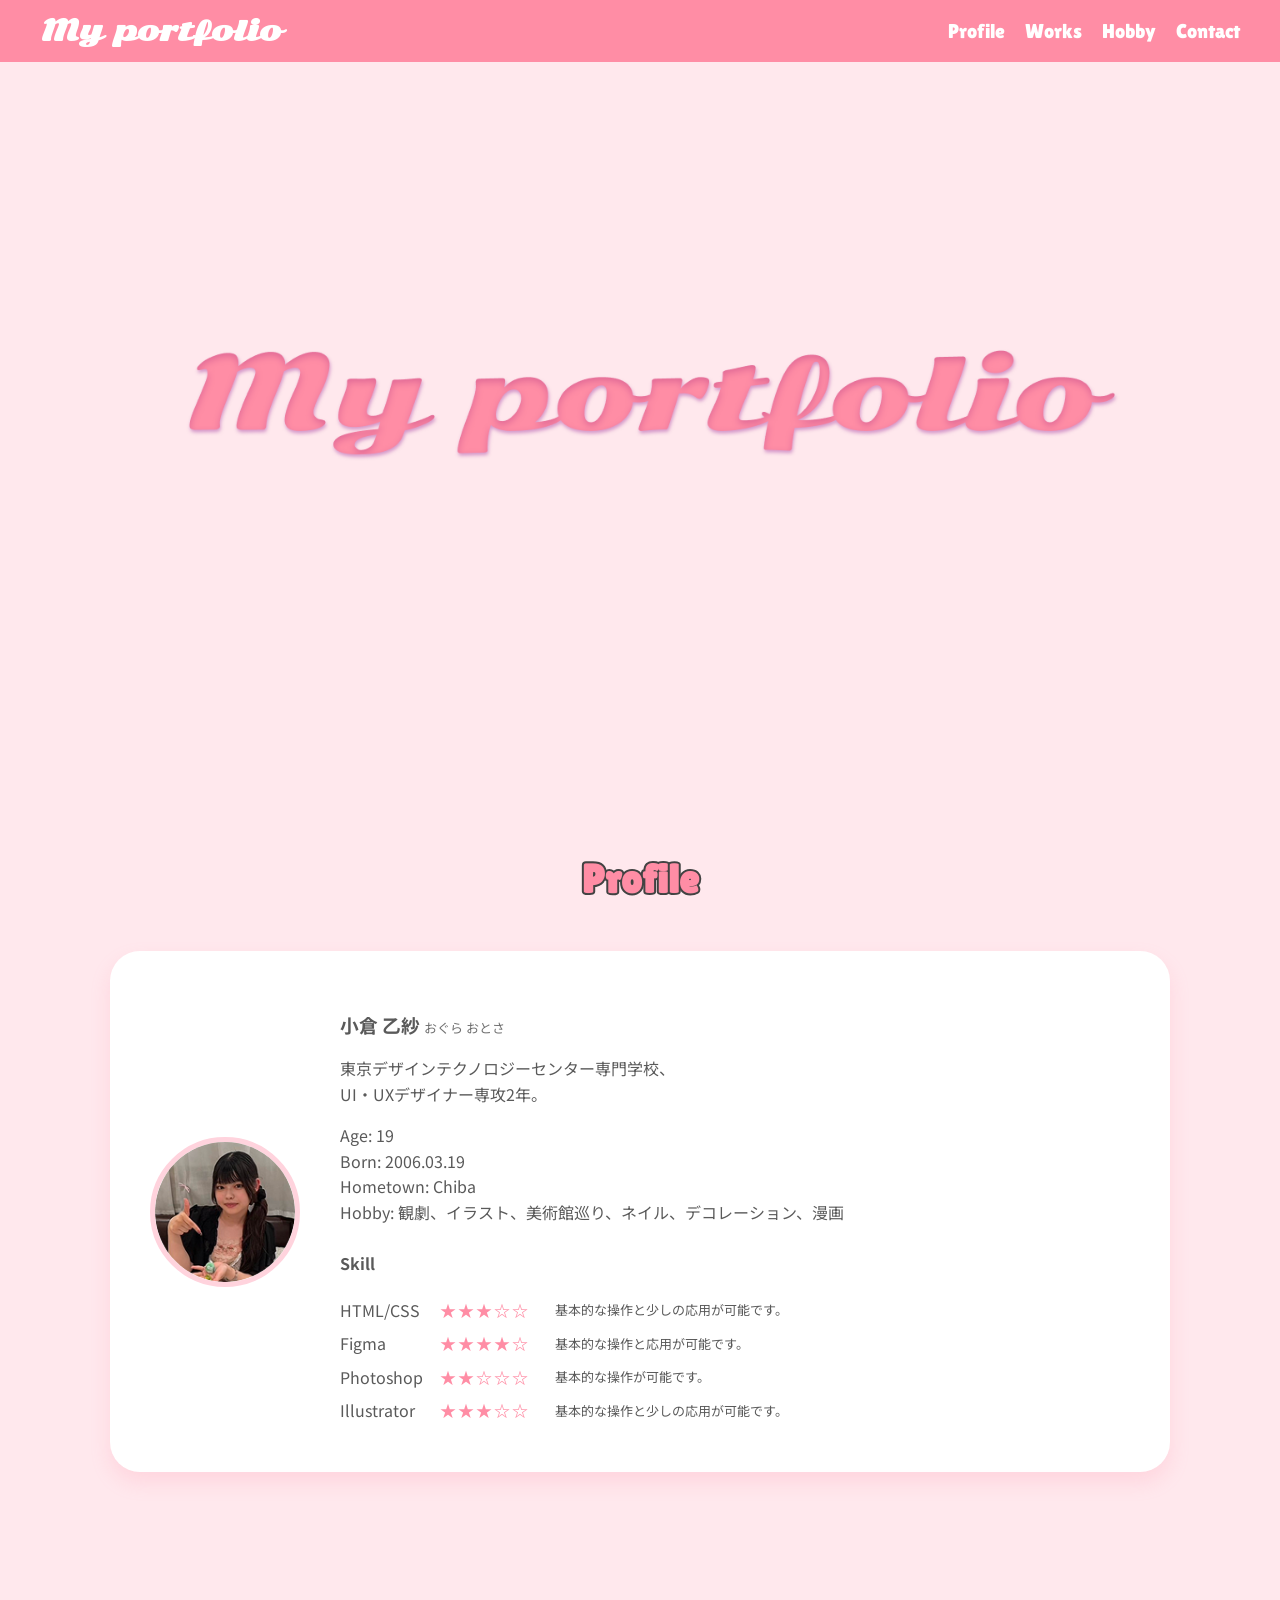
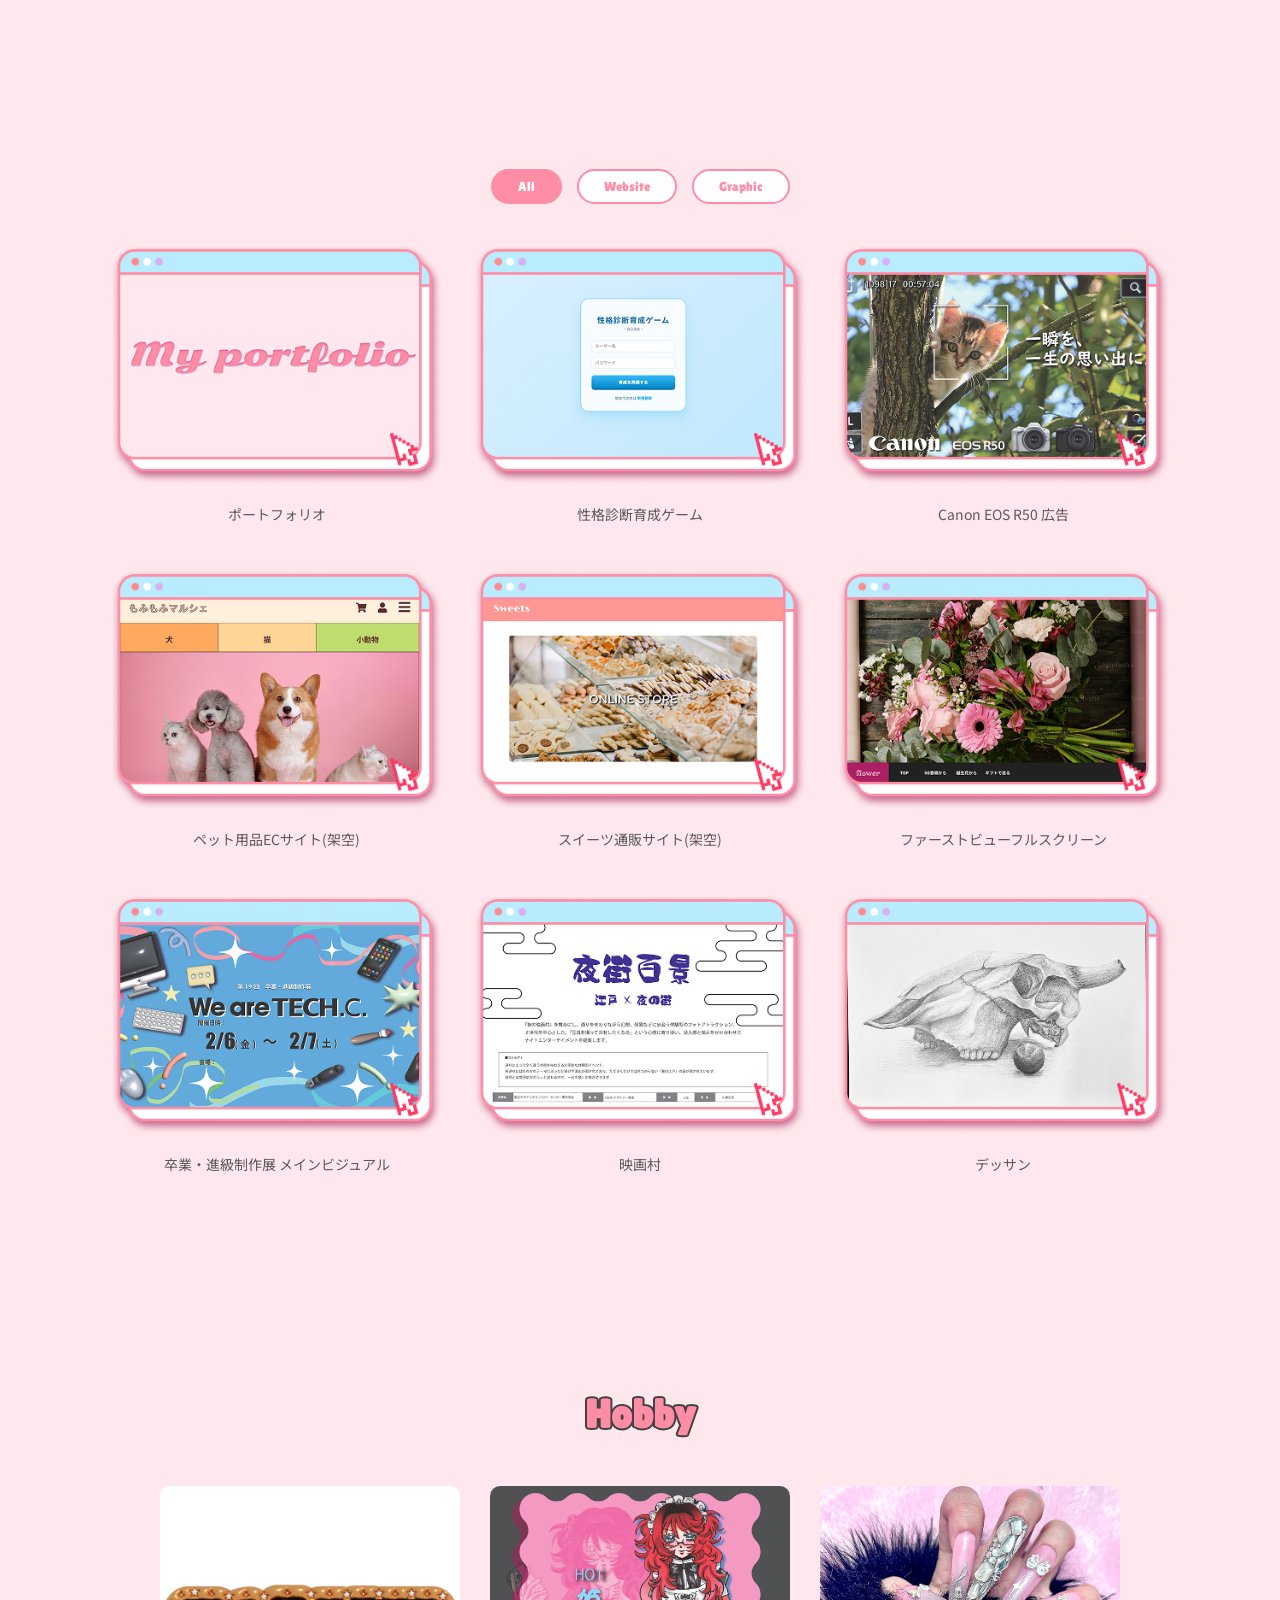
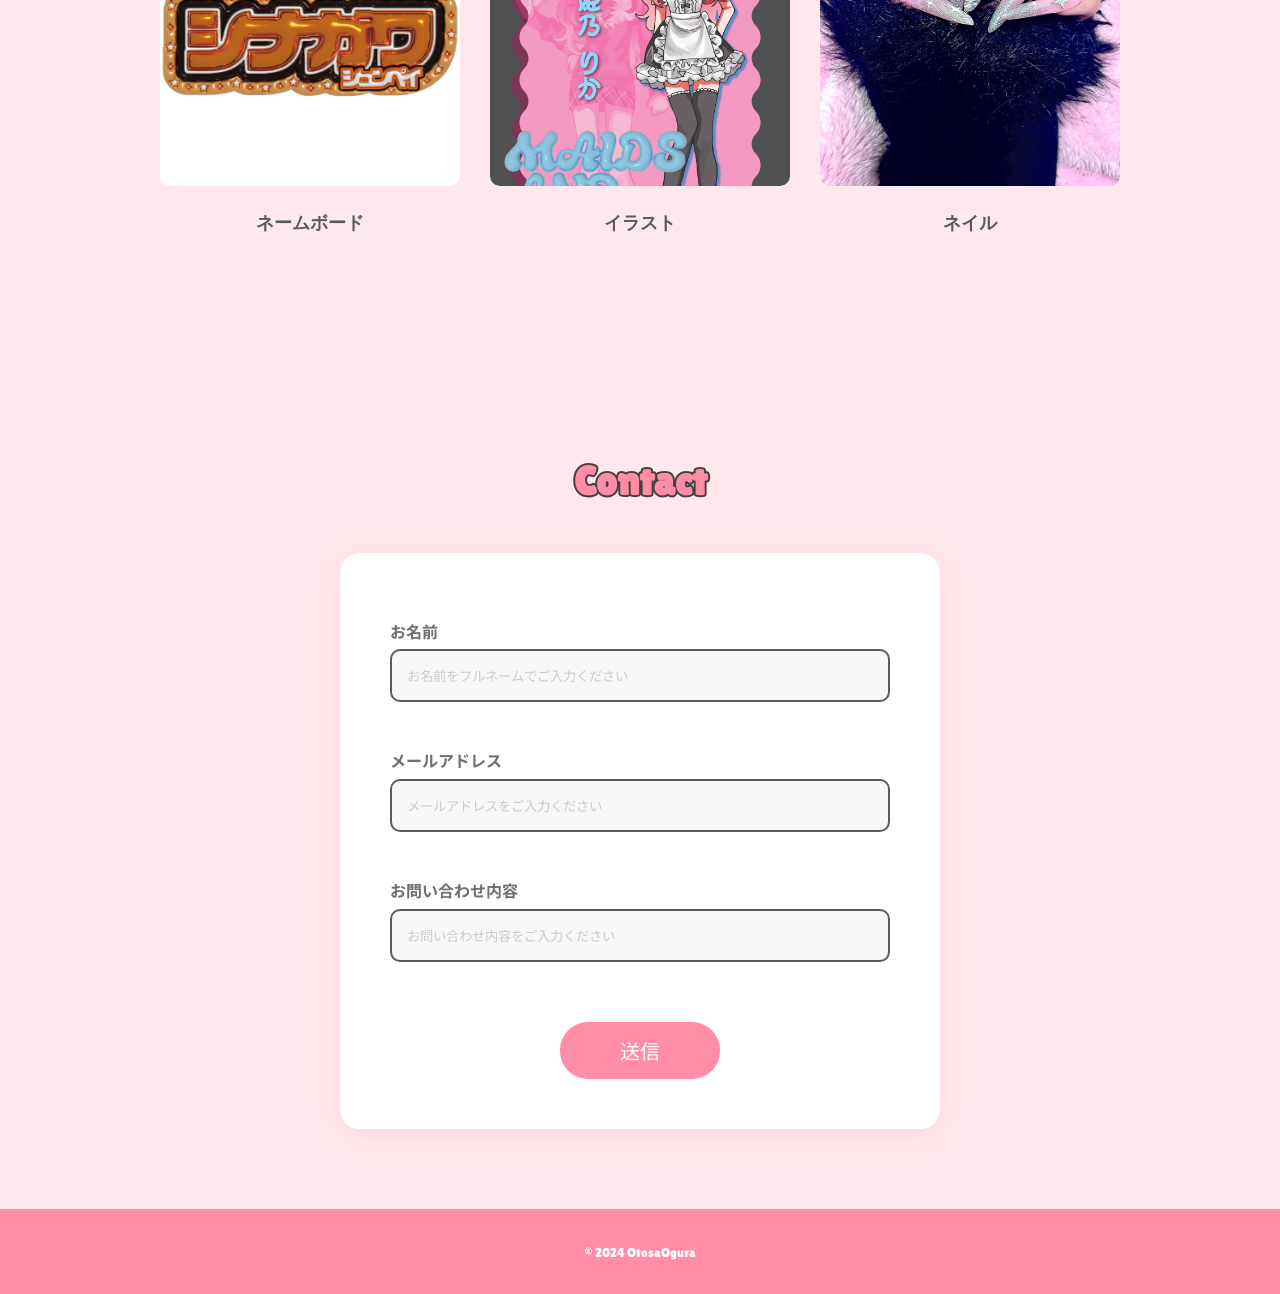
==== index.html @ 970851b1 "Add files via upload" ====
<!DOCTYPE html>
<html lang="ja">
<head>
    <meta charset="UTF-8">
    <meta name="viewport" content="width=device-width, initial-scale=1.0">
    <title>My Portfolio | Otosa Ogura</title>
    
    <link rel="preconnect" href="https://fonts.googleapis.com">
    <link rel="preconnect" href="https://fonts.gstatic.com" crossorigin>
    <link href="https://fonts.googleapis.com/css2?family=Lilita+One&family=Sonsie+One&family=Noto+Sans+JP:wght@400;700&display=swap" rel="stylesheet">
    
    <link href="https://unpkg.com/aos@2.3.1/dist/aos.css" rel="stylesheet">
    
    <link rel="stylesheet" href="style.css">
</head>
<body>
    <header>
        <h1 class="header-logo">My portfolio</h1>
        <nav>
            <ul>
                <li><a href="#profile">Profile</a></li>
                <li><a href="#works">Works</a></li>
                <li><a href="#hobby">Hobby</a></li>
                <li><a href="#contact">Contact</a></li>
            </ul>
        </nav>
    </header>

    <main>
        <section class="hero">
            <img class="main-visual" src="img/logo.png" alt="My portfolio">
        </section>

<section id="profile" class="container" data-aos="fade-up">
    <h2 class="section-title">Profile</h2>
    <div class="card profile-card">
        <div class="profile-inner">
            <img src="img/profile.png" alt="小倉 乙紗" class="profile-img-circle">
            <div class="profile-text">
<div class="profile-text">
    <h3>小倉 乙紗 <span class="ruby">おぐら おとさ</span></h3>
    <p>東京デザインテクノロジーセンター専門学校、<br>UI・UXデザイナー専攻2年。</p>
                <p>
                   Age: 19<br>
                   Born: 2006.03.19<br>
                   Hometown: Chiba<br>
                   Hobby: 観劇、イラスト、美術館巡り、ネイル、デコレーション、漫画
                </p>
                
<div class="skill-list">
    <h4>Skill</h4>
    
    <div class="skill-item">
        <p class="skill-name">HTML/CSS</p>
        <span class="stars">★★★☆☆</span>
        <span class="skill-desc">基本的な操作と少しの応用が可能です。</span>
    </div>

    <div class="skill-item">
        <p class="skill-name">Figma</p>
        <span class="stars">★★★★☆</span>
        <span class="skill-desc">基本的な操作と応用が可能です。</span>
    </div>

    <div class="skill-item">
        <p class="skill-name">Photoshop</p>
        <span class="stars">★★☆☆☆</span>
        <span class="skill-desc">基本的な操作が可能です。</span>
    </div>

    <div class="skill-item">
        <p class="skill-name">Illustrator</p>
        <span class="stars">★★★☆☆</span>
        <span class="skill-desc">基本的な操作と少しの応用が可能です。</span>
    </div>
</div>
            </div>
        </div>
    </div>
</section>

<section id="works" class="container">
    <h2 class="section-title" data-aos="fade-up">Works</h2>
    
    <div class="filter-container" data-aos="fade-up">
        <button class="filter-btn active" data-filter="all">All</button>
        <button class="filter-btn" data-filter="website">Website</button>
        <button class="filter-btn" data-filter="graphic">Graphic</button>
    </div>

    <div class="grid-layout" id="works-grid">
        <div class="work-item" data-category="website" data-aos="fade-up" data-aos-delay="100">
            <a href="work-portfolio.html">
                <img src="img/portfolio.png" alt="ポートフォリオ">
                <p>ポートフォリオ</p>
            </a>
        </div>
        <div class="work-item" data-category="website" data-aos="fade-up" data-aos-delay="300">
            <a href="work-seikaku.html">
                <img src="img/seikakusindan.png" alt="性格診断育成ゲーム">
                <p>性格診断育成ゲーム</p>
            </a>
        </div>
        <div class="work-item" data-category="graphic" data-aos="fade-up" data-aos-delay="300">
            <a href="work-canon.html">
                <img src="img/canon.png" alt="Canon EOS R50 広告">
                <p>Canon EOS R50 広告</p>
            </a>
        </div>
        <div class="work-item" data-category="website" data-aos="fade-up" data-aos-delay="200">
            <a href="work-pet.html">
                <img src="img/petEC.png" alt="ペット用品ECサイト">
                <p>ペット用品ECサイト(架空)</p>
            </a>
        </div>
        <div class="work-item" data-category="website" data-aos="fade-up" data-aos-delay="100">
            <a href="work-sweets.html">
                <img src="img/seet.png" alt="スイーツ通販サイト">
                <p>スイーツ通販サイト(架空)</p>
            </a>
        </div>
        <div class="work-item" data-category="website" data-aos="fade-up" data-aos-delay="200">
            <a href="work-firstview.html">
                <img src="img/FirstViewFullScreen.png" alt="ファーストビューフルスクリーン">
                <p>ファーストビューフルスクリーン</p>
            </a>
        </div>

        <div class="work-item" data-category="graphic" data-aos="fade-up" data-aos-delay="100">
            <a href="work-visual.html">
                <img src="img/main-visual.png" alt="メインビジュアル">
                <p>卒業・進級制作展 メインビジュアル</p>
            </a>
        </div>
        <div class="work-item" data-category="graphic" data-aos="fade-up" data-aos-delay="300">
            <a href="work-eigamura.html">
                <img src="img/eigamura.png" alt="映画村">
                <p>映画村</p>
            </a>
        </div>
        <div class="work-item" data-category="graphic" data-aos="fade-up" data-aos-delay="200">
            <a href="work-dessan.html">
                <img src="img/dessan.png" alt="デッサン">
                <p>デッサン</p>
            </a>
        </div>
    </div>
</section>

        <section id="hobby" class="container">
            <h2 class="section-title" data-aos="fade-up">Hobby</h2>
            <div class="hobby-grid">
                <div class="hobby-item" data-aos="fade-up" data-aos-delay="100">
                    <img src="img/nameboard.png" alt="ネームボード">
                    <h3>ネームボード</h3>
                </div>
                <div class="hobby-item" data-aos="fade-up" data-aos-delay="200">
                    <img src="img/mdpn-rk.png" alt="イラスト">
                    <h3>イラスト</h3>
                </div>
                <div class="hobby-item" data-aos="fade-up" data-aos-delay="300">
                    <img src="img/neiru.png" alt="ネイル">
                    <h3>ネイル</h3>
                </div>
            </div>
        </section>

        <div id="contact" class="container" data-aos="fade-up">
            <h2 class="section-title">Contact</h2>
            <form name="contact" method="POST" data-netlify="true" class="original-form">
                <label id="user-name" class="form-item">
                    <p class="form-heasing">お名前</p>
                    <input type="text" name="name" placeholder="お名前をフルネームでご入力ください" required>
                </label>
                <label id="user-email" class="form-item">
                    <p class="form-heasing">メールアドレス</p>
                    <input type="email" name="mail" placeholder="メールアドレスをご入力ください" required>
                </label>
                <label id="contact-content" class="form-item">
                    <p class="form-heasing">お問い合わせ内容</p>
                    <input type="text" name="message" placeholder="お問い合わせ内容をご入力ください" required>
                </label>
                <div class="btn-area">
                    <button type="submit" id="btn_confirm" class="btn">送信</button>
                </div>
            </form>
        </div>
    </main>

    <footer>
        <small class="copyright">&copy; 2024 OtosaOgura</small>
    </footer>

    <script src="https://unpkg.com/aos@2.3.1/dist/aos.js"></script>
<script>
    // AOSの初期化設定を修正
    AOS.init({
        duration: 1000,
        once: false,    // ここを false に変更（スクロールのたびに実行）
        offset: 150,    // 少し早めにアニメーションを開始するように調整
        easing: 'ease-out-back',
        mirror: true    // スクロールで戻ったとき（上に戻る時）もアニメーションさせる設定
    });

    // タブ切り替え後のリセット
    const filterButtons = document.querySelectorAll('.filter-btn');
    const workItems = document.querySelectorAll('.work-item');
    filterButtons.forEach(button => {
        button.addEventListener('click', () => {
            filterButtons.forEach(btn => btn.classList.remove('active'));
            button.classList.add('active');
            const filterValue = button.getAttribute('data-filter');
            workItems.forEach(item => {
                if (filterValue === 'all' || item.getAttribute('data-category') === filterValue) {
                    item.style.display = 'block';
                } else {
                    item.style.display = 'none';
                }
            });
            // フィルタリング後にアニメーションの状態を更新
            AOS.refresh();
        });
    });
</script>
</body>
</html>
---- style.css ----
@charset "UTF-8";

/* --- Base & Fonts --- */
* { box-sizing: border-box; }

body {
    margin: 0;
    background-color: #FFE8ED;
    color: #5a5a5a;
    font-family: "Lilita One", sans-serif; /* タイトルやナビ用基本フォント */
    line-height: 1.6;
}

/* --- Header --- */
header {
    background-color: #FF8DA5;
    color: #fff;
    display: flex;
    justify-content: space-between;
    align-items: center;
    padding: 10px 40px;
    position: fixed;
    top: 0;
    width: 100%;
    z-index: 1000;
}

.header-logo {
    font-family: "Sonsie One", serif; /* ロゴ専用フォント */
    font-size: 26px;
    margin: 0;
}

nav a { color: #fff; text-decoration: none; font-size: 20px; }
nav ul { display: flex; gap: 20px; list-style: none; margin: 0; padding: 0; }

/* --- Hero --- */
.hero { margin-top: 60px; text-align: center; }
.main-visual { width: 100%; max-width: 1200px; height: auto; }

/* --- Container --- */
.container { padding: 80px 20px; max-width: 1100px; margin: 0 auto; }
.section-title {
    color: #FF8DA5;
    font-size: 40px;
    text-align: center;
    margin-bottom: 40px;

    /* 1. 縁取りの太さを指定（外側に出したい分の2倍の太さを指定するのがコツです） */
    -webkit-text-stroke-width: 4px; 
    -webkit-text-stroke-color: #434343;

    /* 2. 描画順序を変更：先に線を引いて、その上から文字を塗りつぶす */
    paint-order: stroke fill; 
    
    /* 念のため古いブラウザ向けの影も追加しておくと、より滑らかになります */
    text-shadow: 
        1px 1px 0 #434343, -1px -1px 0 #434343,
        -1px 1px 0 #434343, 1px -1px 0 #434343;
}
/* --- Profile: 150x150 & 丸 & 日本語フォント --- */
.profile-img-circle {
    width: 150px;
    height: 150px;
    border-radius: 50%;
    object-fit: cover;
    border: 5px solid #FFD3DD;
}

.profile-text {
    font-family: "Noto Sans JP", sans-serif; /* 本文用日本語フォント */
}

.profile-inner { display: flex; align-items: center; gap: 40px; }
.card { background: #fff; border-radius: 30px; padding: 40px; box-shadow: 0 10px 20px rgba(255, 141, 165, 0.2); }

/* --- Profile: 名前とふりがなのスタイル --- */
.profile-text h3 {
    margin-bottom: 10px;
    align-items: baseline; /* 名前とふりがなの下のラインを揃える */
    gap: 15px; /* 名前とふりがなの間の余白 */
}

.ruby {
    font-size: 13px; /* ふりがなを少し小さく */
    font-weight: normal;
    color: #707070; /* ふりがなは少し落ち着いた色に */
}

/* 以前のスキルなどのCSSに続く... */
/* --- Works: 浮遊のみ（影なし） --- */
.grid-layout { display: grid; grid-template-columns: repeat(3, 1fr); gap: 30px; }

.work-item img {
    width: 100%;
    border-radius: 10px;
    transition: transform 0.3s ease;
}

.work-item:hover img {
    transform: translateY(-12px); /* 浮き上がる効果のみ */
}

.work-item p { text-align: center; margin-top: 10px; font-size: 14px; 
    font-family: "Noto Sans JP", sans-serif;
}

.filter-container { display: flex; justify-content: center; gap: 15px; margin-bottom: 40px; }
.filter-btn {
    background-color: #fff; border: 2px solid #FF8DA5; color: #FF8DA5;
    padding: 8px 25px; border-radius: 20px; cursor: pointer; font-family: inherit;
}
.filter-btn.active, .filter-btn:hover { background-color: #FF8DA5; color: #fff; }

/* --- Hobby: 350x350 統一 --- */
.hobby-grid {
    display: flex;
    justify-content: center;
    gap: 30px;
    flex-wrap: wrap;
}

.hobby-item img {
    width: 300px;
    height: 300px;
    object-fit: cover;
    border-radius: 10px;
    transition: transform 0.3s ease;
}

.hobby-item:hover img { transform: translateY(-12px); }
.hobby-item h3 { text-align: center; margin-top: 15px; font-size: 18px; }

/* --- Skill List: 星の右に説明を配置 --- */
.skill-list {
    margin-top: 25px;
    font-family: "Noto Sans JP", sans-serif;
}



.skill-item {
    display: flex;
    align-items: center; /* 縦方向の真ん中揃え */
    margin-bottom: 8px;
    white-space: nowrap; /* テキストを勝手に改行させない */
}

.skill-name {
    margin: 0;
    width: 100px; /* スキル名の幅を固定して星の開始位置を揃える */
    flex-shrink: 0;
}

.stars {
    color: #FF8DA5;
    letter-spacing: 2px;
    font-weight: bold;
    width: 110px; /* 星の幅を固定して、その後のテキスト開始位置を揃える */
    flex-shrink: 0;
}

.skill-desc {
    font-size: 13px;
    color: #5a5a5a;
    margin-left: 5px; /* 星との微調整用 */
}

/* スマホ等で画面が狭い場合の対応 */
@media (max-width: 650px) {
    .skill-item {
        flex-wrap: wrap; /* 画面幅が足りない時は説明文を下に送る */
        white-space: normal;
    }
    .skill-desc {
        width: 100%;
        margin-left: 0;
        margin-top: 2px;
    }
}

/* --- Contact & Footer --- */
/* --- Contact: 背景を白、入力欄をグレーに変更 --- */
.original-form {
    display: flex;
    flex-direction: column;
    gap: 15px;
    max-width: 600px;
    margin: 0 auto;
    background: #ffffff;      /* 背景を白に変更 */
    padding: 50px;
    border-radius: 20px;
    box-shadow: 0px 5px 25px rgba(255, 141, 165, 0.2); /* 影を柔らかいピンクに変更 */
    font-family: "Noto Sans JP", sans-serif;
}

.form-heasing {
    font-weight: bold;
    margin-bottom: 5px;
    color: #707070;           /* ラベルの色を調整 */
}

/* --- Contact フォーム内の文字色修正 --- */
.original-form input, .original-form textarea {
    width: 100%;
    background: #f8f8f8;    
    color: #5a5a5a;           
    border: 2px solid #5a5a5a;
    border-radius: 10px;      /* 角を少し丸く */
    padding: 15px;
    margin-bottom: 15px;
    font-family: "Noto Sans JP", sans-serif;
    outline: none;
}

/* プレースホルダ（入力前のヒント文字）の色 */
.original-form ::placeholder {
    color: #ccc;
}

/* 入力中（フォーカス時）のスタイル */
.original-form input:focus, .original-form textarea:focus {
    border-color: #434343; /* クリックした時は枠線を濃くして分かりやすく */
}

/* プレースホルダー（入力ヒント）の色を薄いグレーに */
.original-form input::placeholder {
    color: #cccccc;
}

/* 送信ボタン */
.btn-area {
    text-align: center;
    margin-top: 30px;
}

.btn { 
    padding: 14px 60px;
    background: #FF8DA5;
    color: #fff;
    border: none; 
    border-radius: 28px;
    font-size: 20px;
    cursor: pointer;
    font-family:  "Noto Sans JP", sans-serif;
    transition: background-color 0.3s;
}

.btn:hover {
    background: #ff7491; /* ホバー時に少し濃く */
}

.btn-area { text-align: center; margin-top: 30px; }
.btn { 
    padding: 14px 60px; background: #FF8DA5; color: #fff; border: none; 
    border-radius: 28px; font-size: 20px; cursor: pointer; font-family: "Noto Sans JP", sans-serif;
}

footer { background: #FF8DA5; color: #fff; text-align: center; padding: 30px; }

/* Responsive */
@media (max-width: 768px) {
    .grid-layout { grid-template-columns: 1fr; }
    .profile-inner { flex-direction: column; text-align: center; }
    .hobby-item img { width: 100%; height: auto; max-width: 350px; }
}

/* ページ全体のスクロールをなめらかにする（戻るボタン用） */
html {
    scroll-behavior: smooth;
}

/* Works内のリンク装飾をリセット */
.work-item a {
    text-decoration: none; /* 下線を消す */
    color: inherit;        /* 文字色を親要素(5a5a5a)に合わせる */
    display: block;        /* クリック範囲を広げる */
}

/* ホバー時の挙動を調整（画像だけでなく全体が浮くようにする場合） */
.work-item:hover {
    cursor: pointer;
}

.work-item a:hover img {
    transform: translateY(-12px);
}

/* --- スマートフォン・タブレット対応 (最大 768px) --- */
@media (max-width: 768px) {
    /* ヘッダー: ロゴとメニューを上下に分けるか、余白を詰める */
    header {
        padding: 10px 20px;
    }
    .header-logo {
        font-size: 20px;
    }
    nav a {
        font-size: 16px;
    }

    /* コンテナの余白を狭くする */
    .container {
        padding: 60px 15px;
    }

    /* プロフィール: 画像とテキストを縦並びに */
    .profile-inner {
        flex-direction: column;
        text-align: center;
        gap: 20px;
    }
    .profile-text h3 {
        justify-content: center; /* 名前を中央に */
        flex-wrap: wrap;
    }

    /* スキル: 1行に収まらない場合は縦に並べる */
    .skill-item {
        flex-wrap: wrap;
        justify-content: center;
        margin-bottom: 15px;
        border-bottom: 1px dashed #FFD3DD;
        padding-bottom: 10px;
    }
    .skill-name, .stars {
        width: 100%;
        text-align: center;
    }
    .skill-desc {
        margin-left: 0;
        margin-top: 5px;
    }

    /* Works: 3列から1列（または2列）に */
    .grid-layout {
        grid-template-columns: 1fr; /* 1列にする */
        gap: 20px;
    }

    /* Hobby: 画像を画面幅に合わせる */
    .hobby-item img {
        width: 100%; /* 350px固定を解除 */
        height: auto;
        aspect-ratio: 1 / 1; /* 正方形を維持 */
    }

    /* 詳細ページのテーブル: 項目名と内容を縦並びに */
    .info-table th, .info-table td {
        display: block;
        width: 100%;
        border-bottom: none;
        padding: 5px 10px;
    }
    .info-table th {
        color: #FF8DA5;
        font-weight: bold;
        padding-top: 15px;
    }
    .info-table td {
        border-bottom: 1px solid #FFE8ED;
        padding-bottom: 15px;
    }

    /* フォーム: パディングを調整 */
    .original-form {
        padding: 30px 20px;
    }
}

/* --- 小さなスマホ用 (最大 480px) --- */
@media (max-width: 480px) {
    .section-title {
        font-size: 30px; /* タイトルを少し小さく */
        -webkit-text-stroke-width: 2px; /* 縁取りも細くして読みやすく */
    }
    .btn {
        width: 100%; /* ボタンを横幅いっぱいに */
        padding: 12px 0;
    }
}
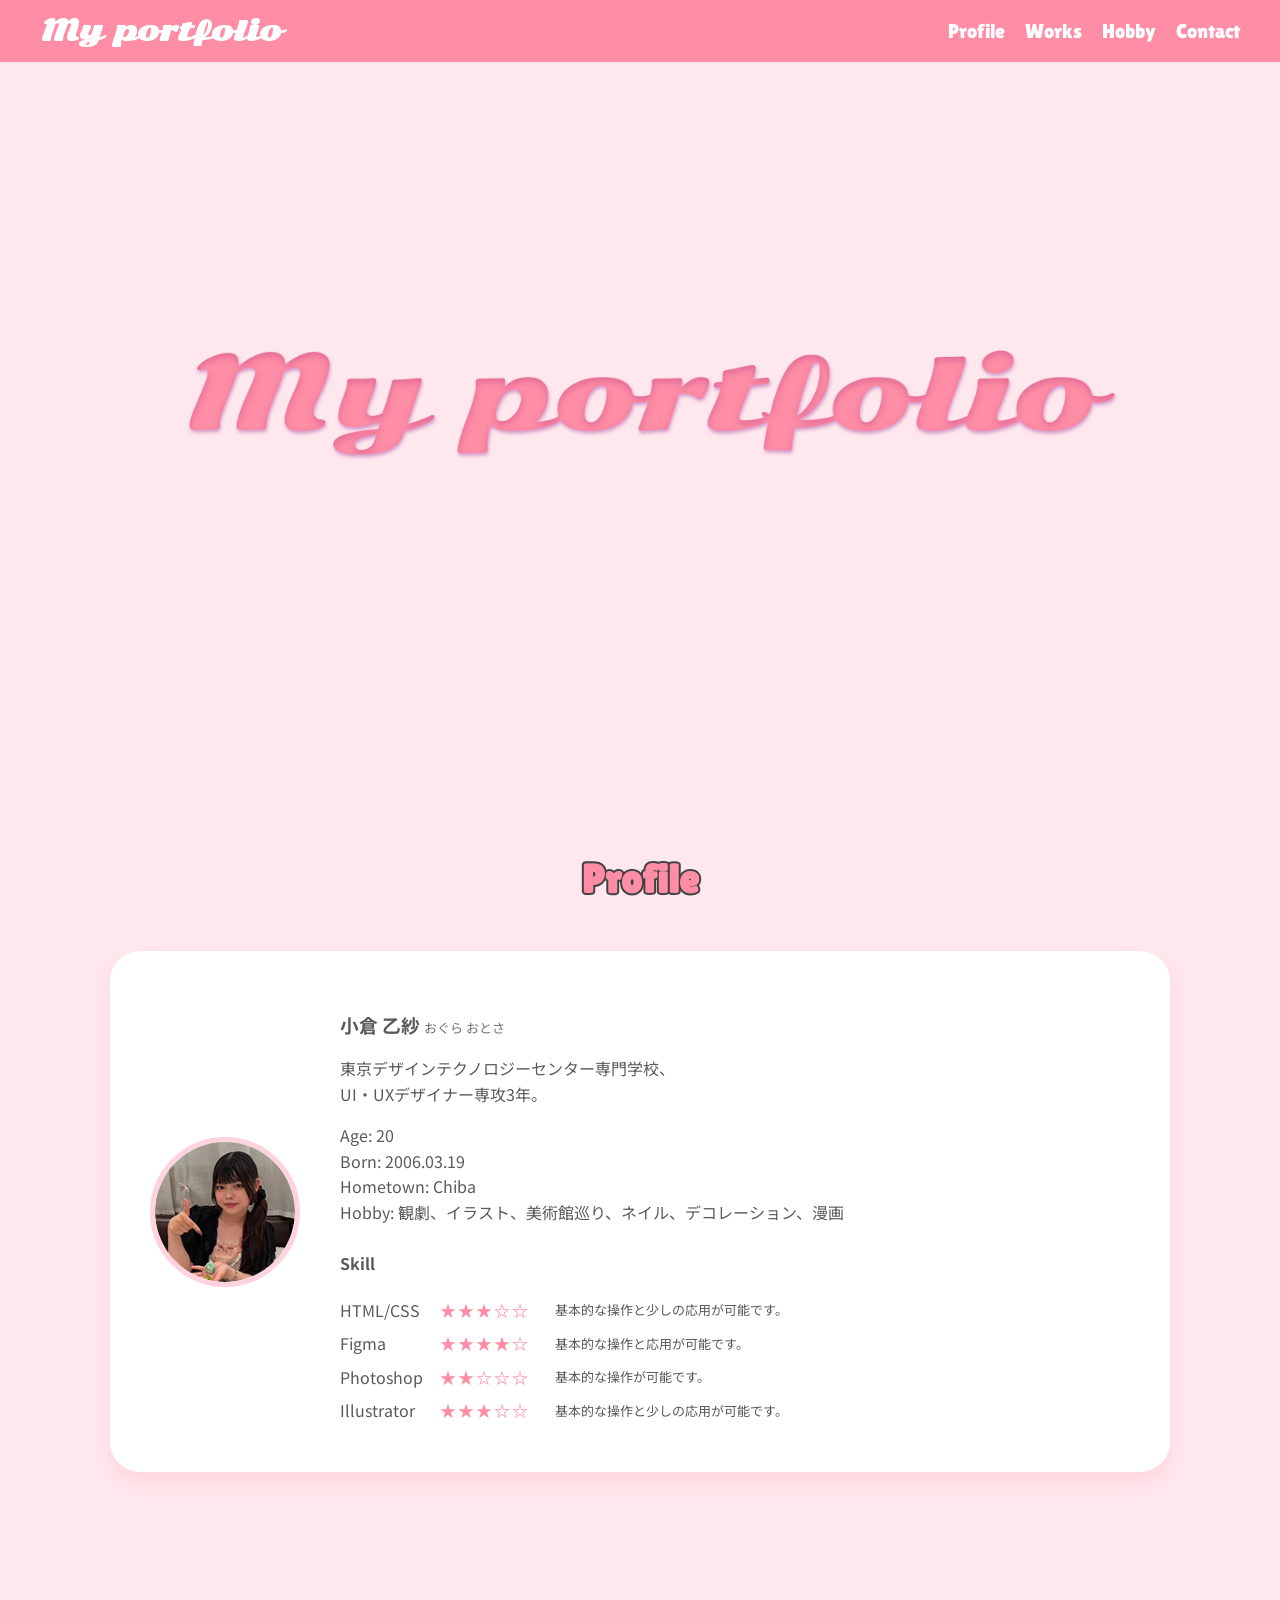
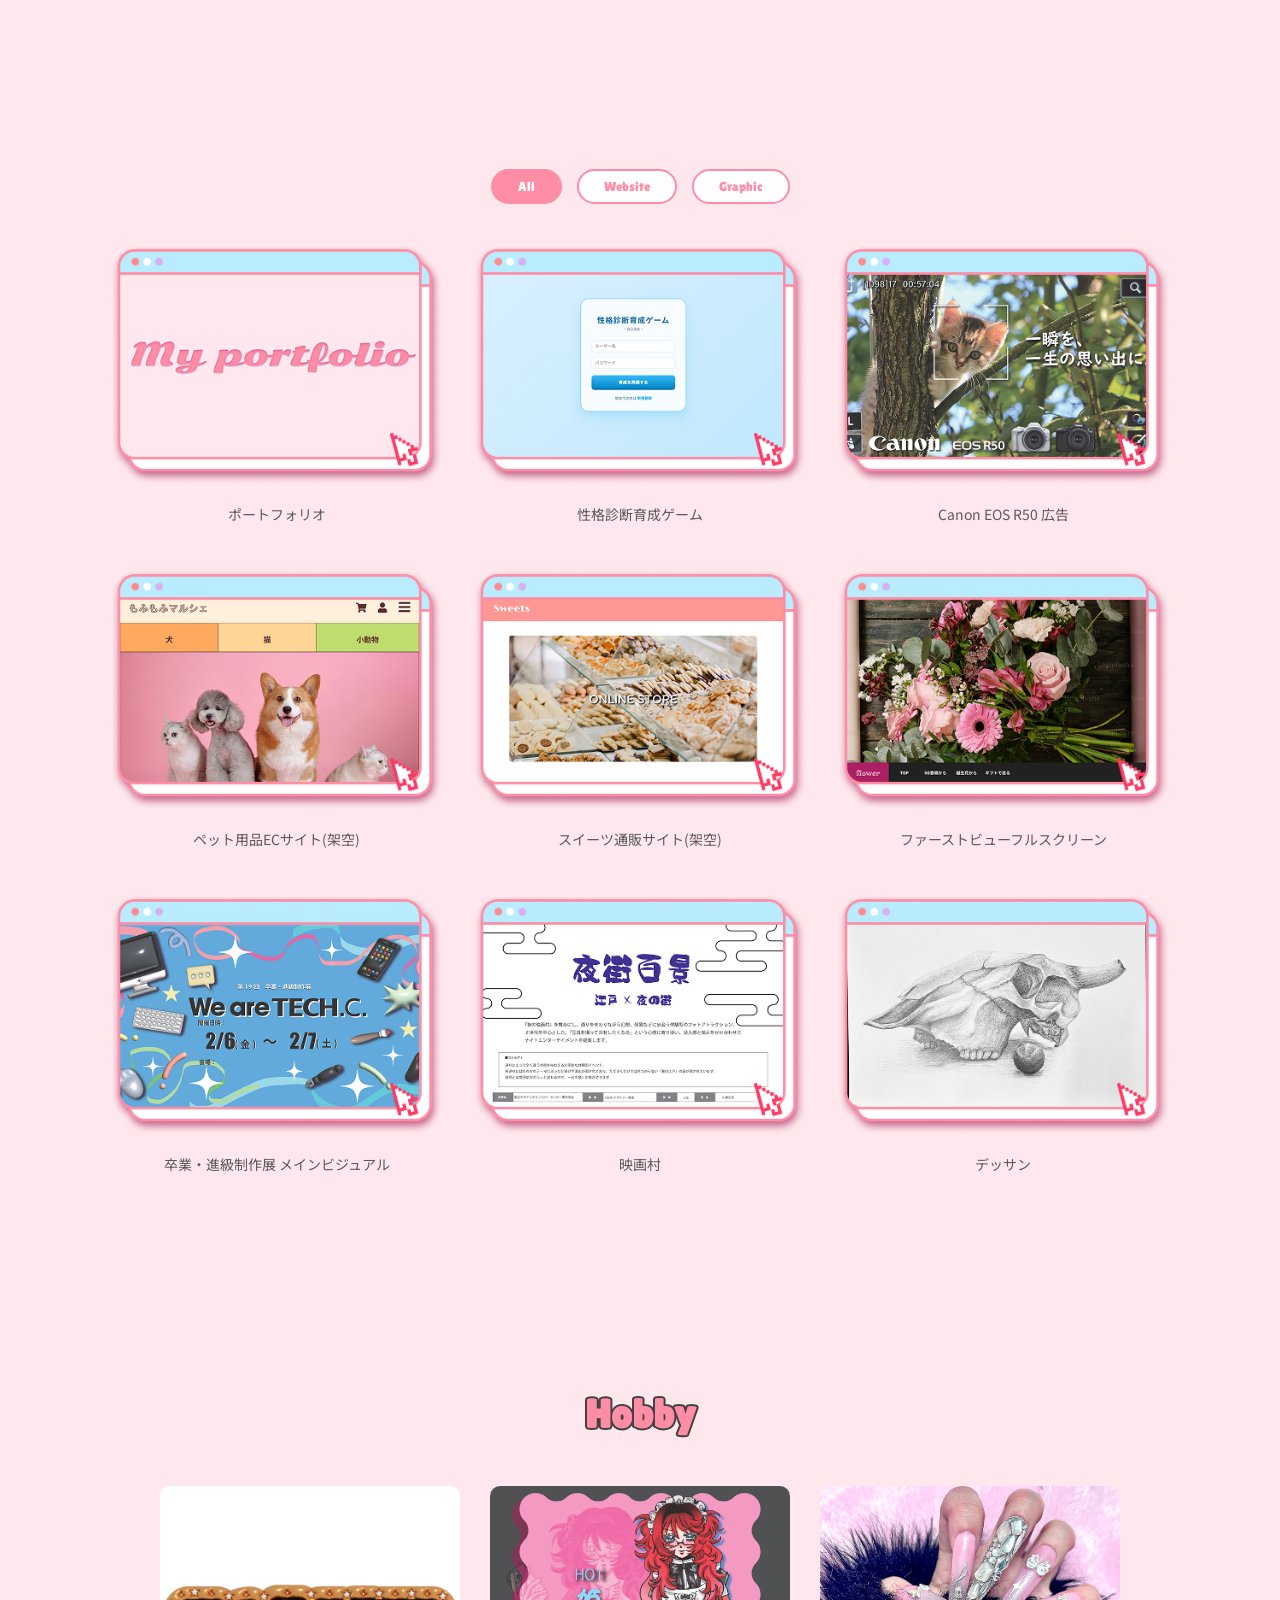
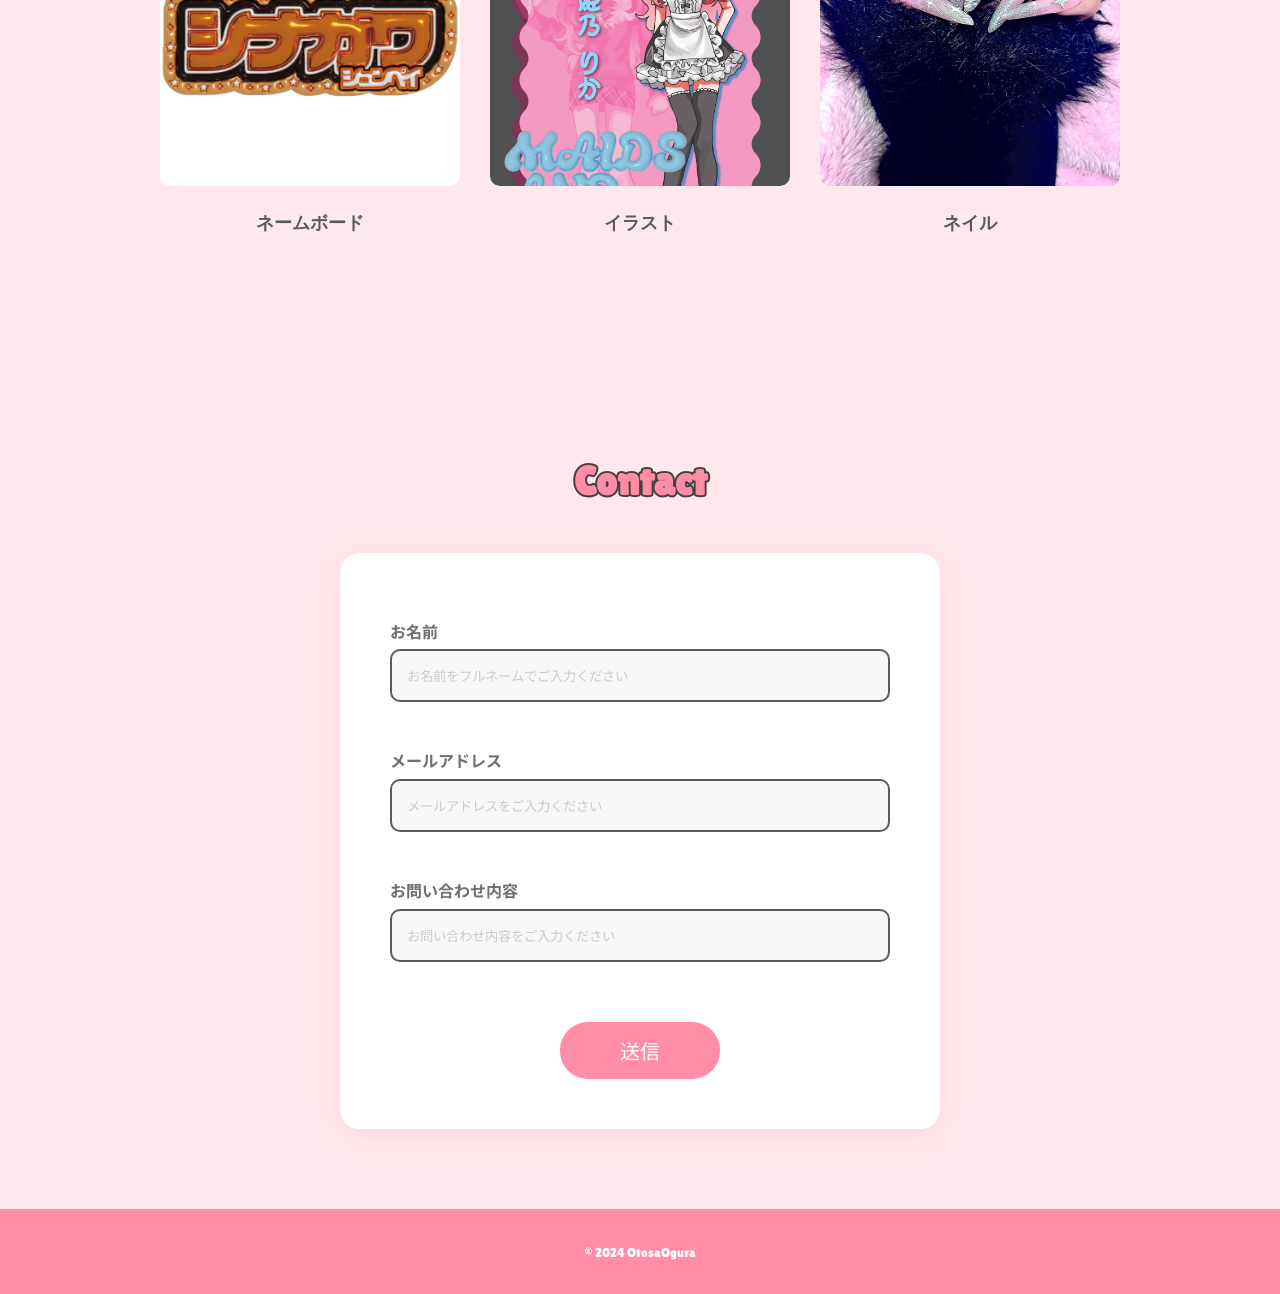
==== commit e815f274: "Update index.html" ====
--- a/index.html
+++ b/index.html
@@ -39,9 +39,9 @@
             <div class="profile-text">
 <div class="profile-text">
     <h3>小倉 乙紗 <span class="ruby">おぐら おとさ</span></h3>
-    <p>東京デザインテクノロジーセンター専門学校、<br>UI・UXデザイナー専攻2年。</p>
+    <p>東京デザインテクノロジーセンター専門学校、<br>UI・UXデザイナー専攻3年。</p>
                 <p>
-                   Age: 19<br>
+                   Age: 20<br>
                    Born: 2006.03.19<br>
                    Hometown: Chiba<br>
                    Hobby: 観劇、イラスト、美術館巡り、ネイル、デコレーション、漫画
@@ -223,4 +223,4 @@
     });
 </script>
 </body>
-</html>+</html>
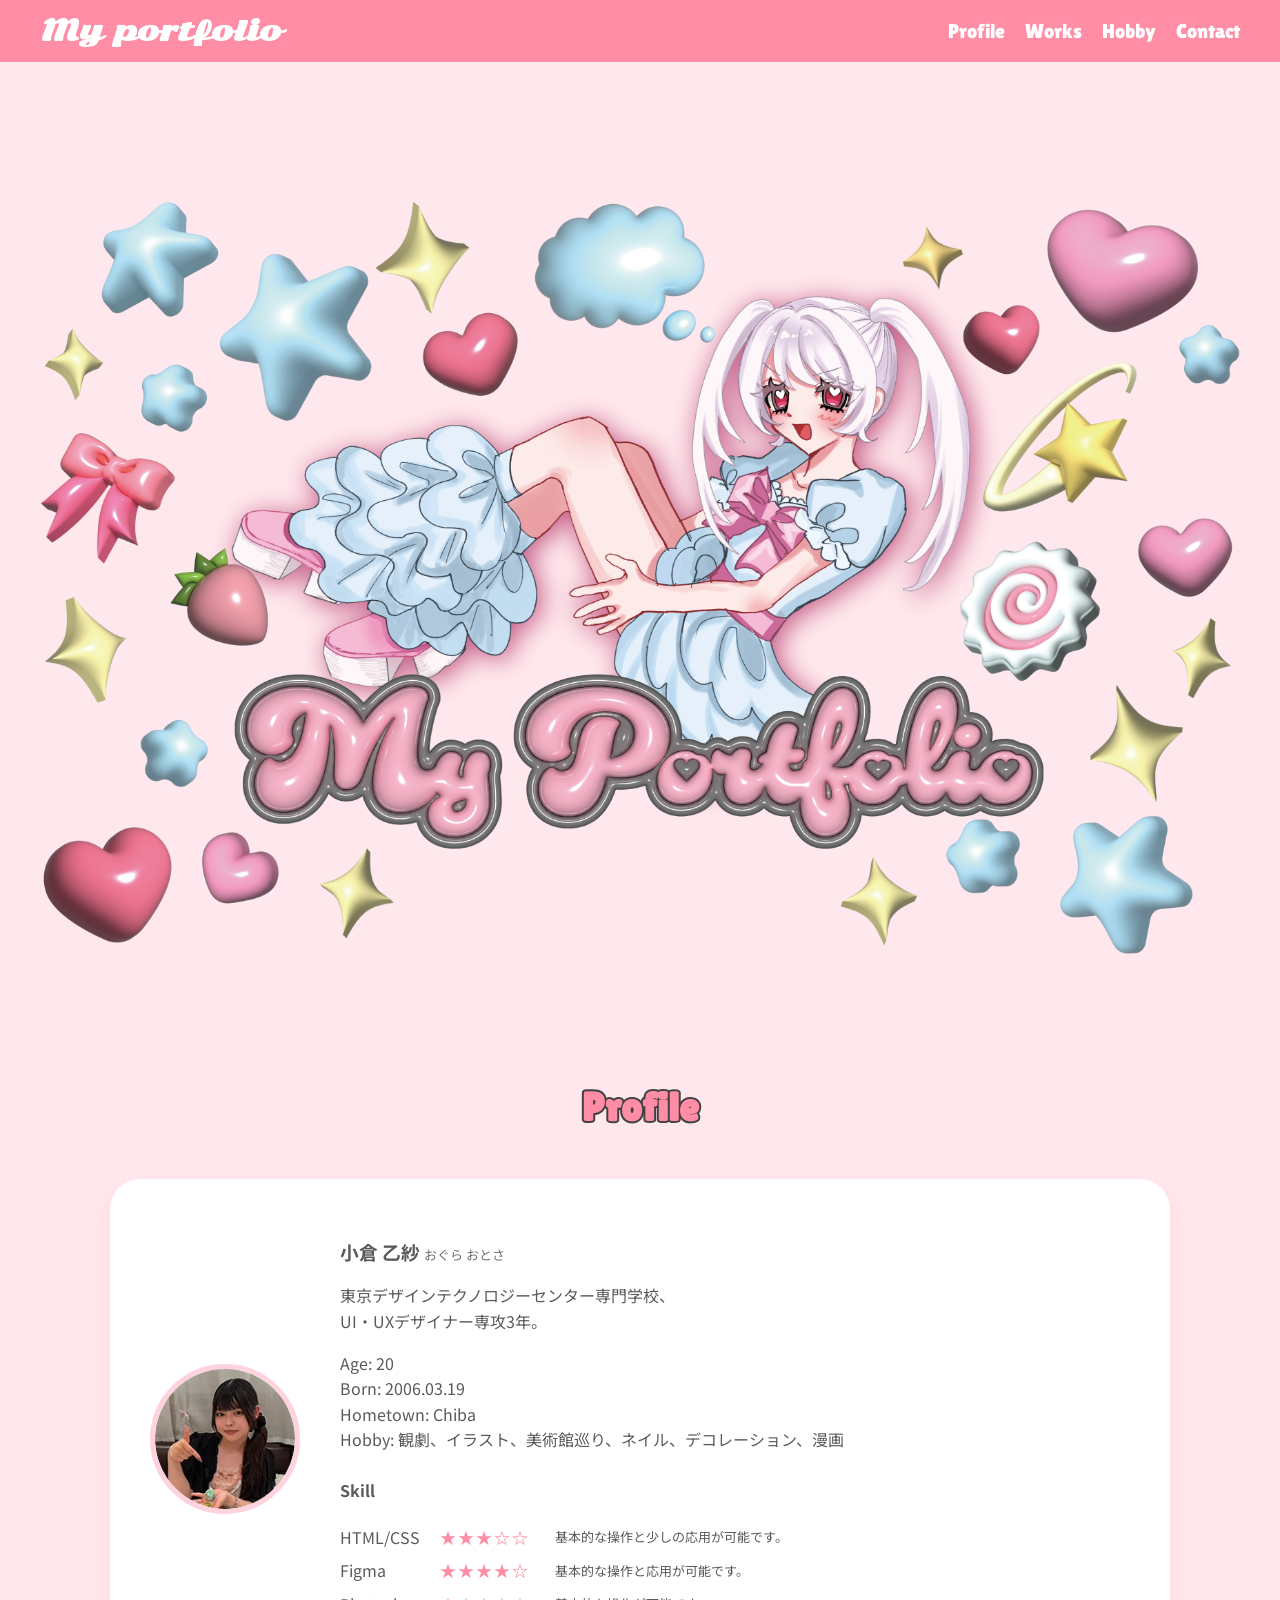
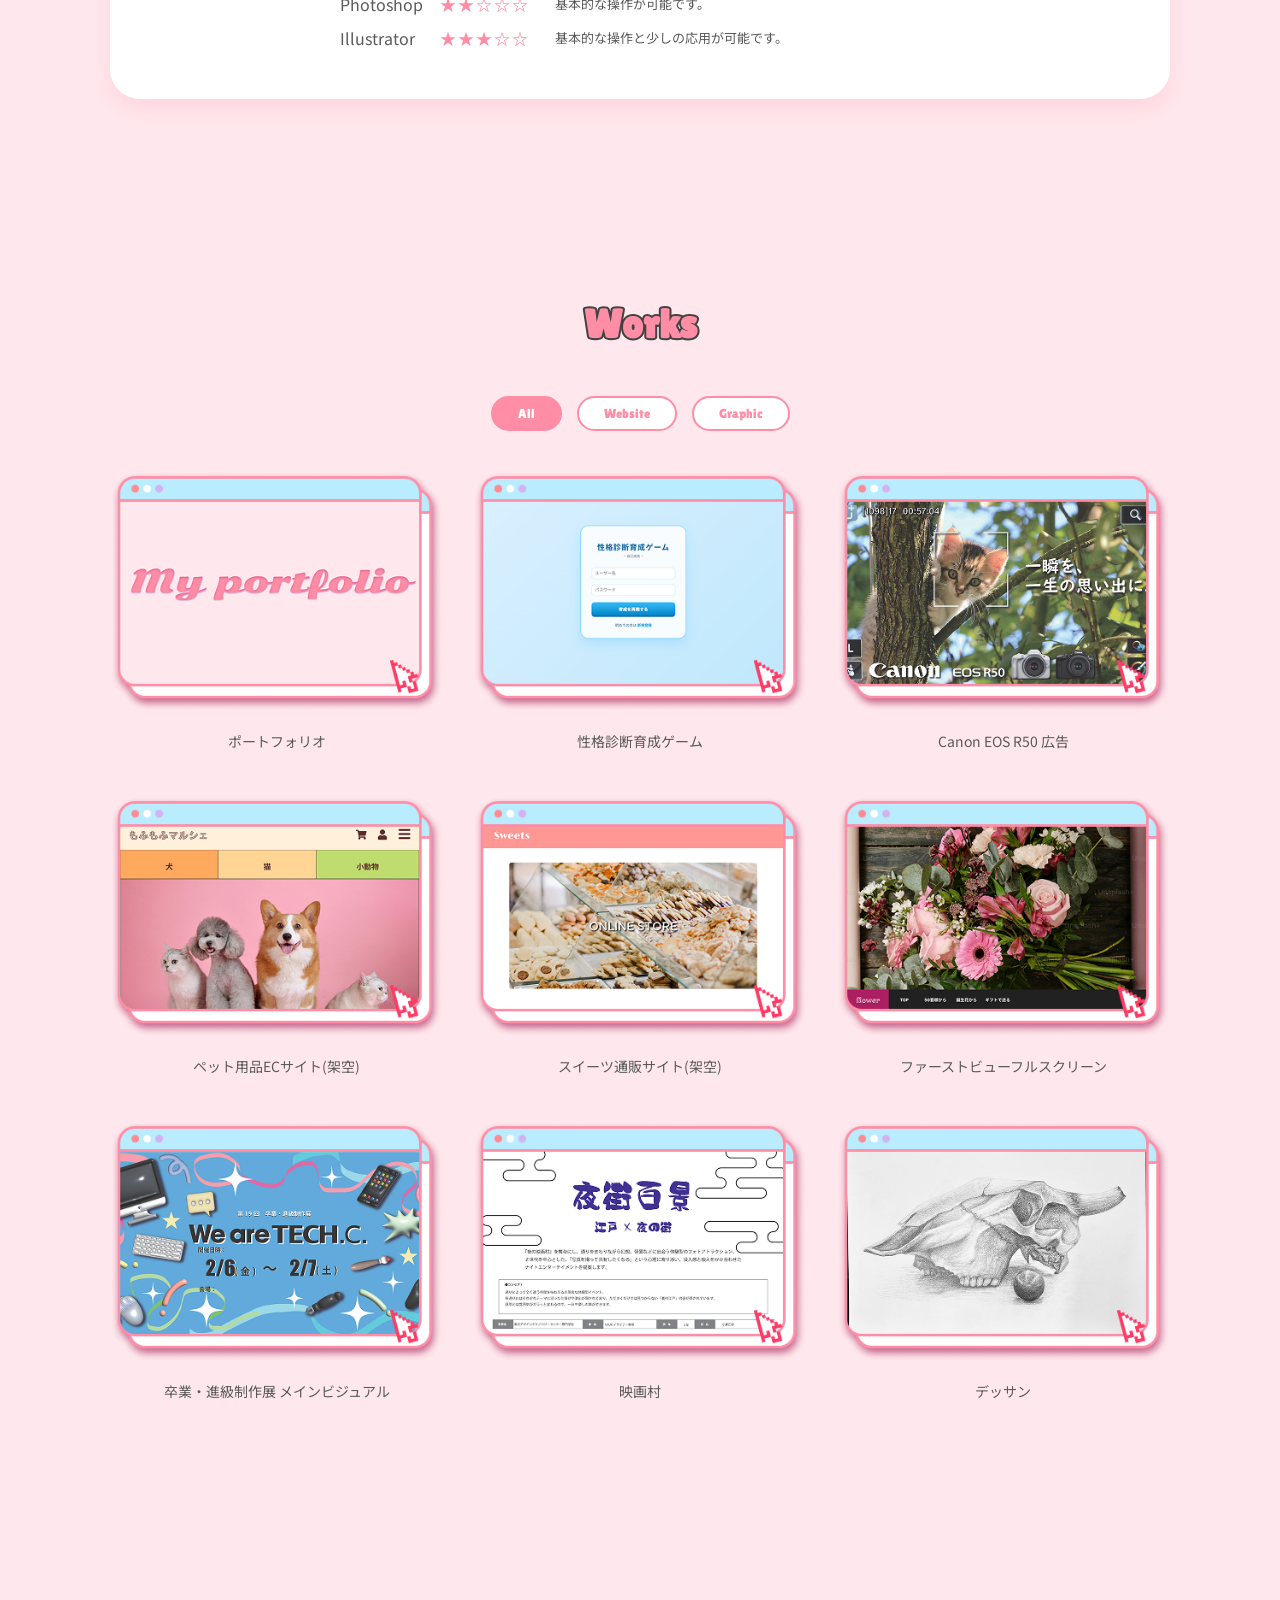
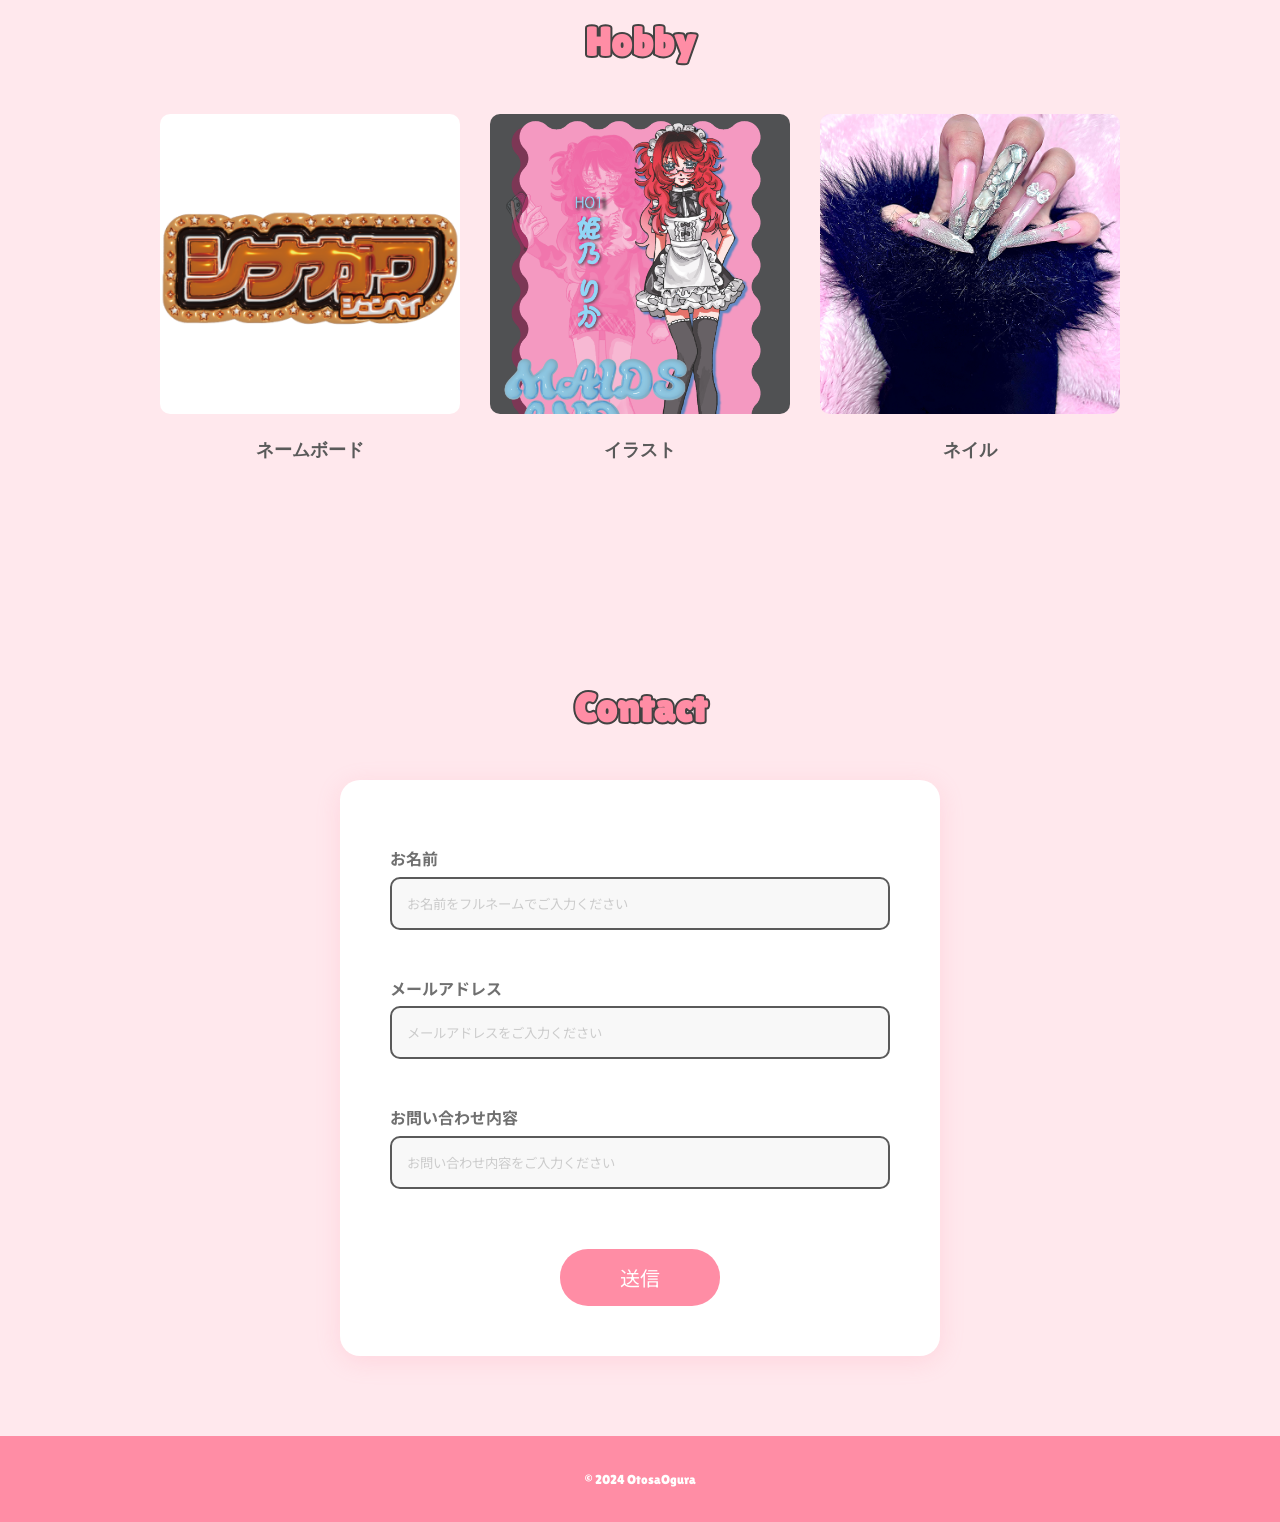
==== commit 1b50b32f: "Update index.html" ====
--- a/index.html
+++ b/index.html
@@ -14,6 +14,19 @@
     <link rel="stylesheet" href="style.css">
 </head>
 <body>
+    <div class="side-decorations left-decorations">
+        <img src="img/heart1.png" alt="" class="decor-item img-heart-1">
+        <img src="img/star1.png" alt="" class="decor-item img-star-1">
+        <img src="img/heart2.png" alt="" class="decor-item img-heart-2">
+        <img src="img/star2.png" alt="" class="decor-item img-star-2">
+    </div>
+    <div class="side-decorations right-decorations">
+        <img src="img/star1.png" alt="" class="decor-item img-star-3">
+        <img src="img/heart2.png" alt="" class="decor-item img-heart-3">
+        <img src="img/star2.png" alt="" class="decor-item img-star-4">
+        <img src="img/heart1.png" alt="" class="decor-item img-heart-4">
+    </div>
+
     <header>
         <h1 class="header-logo">My portfolio</h1>
         <nav>
